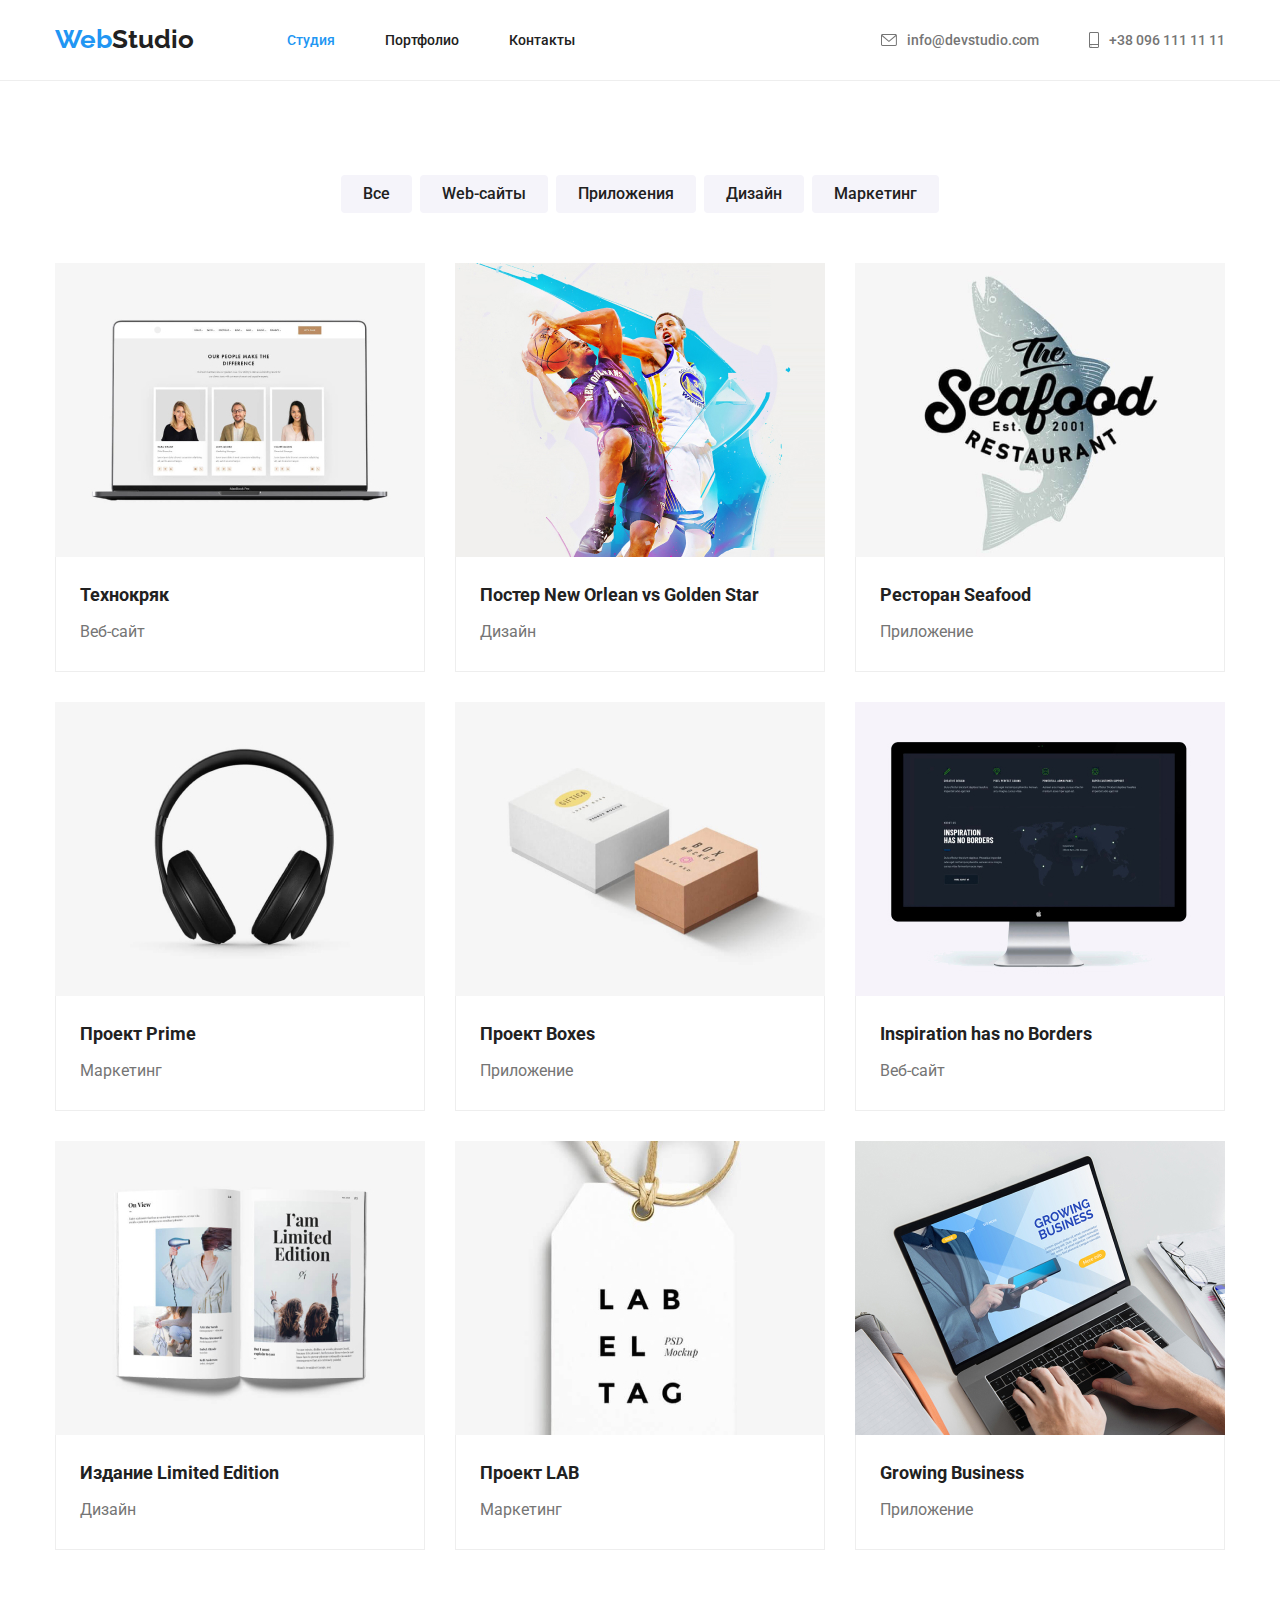
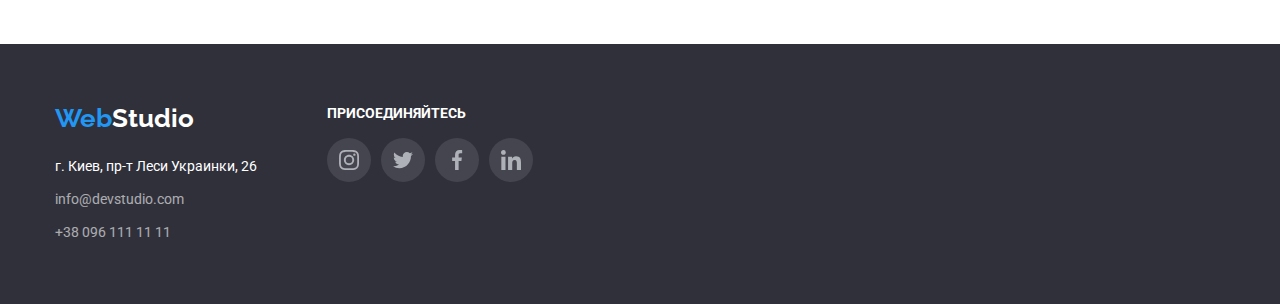
==== portfolio.html @ 605e5107 "dz4" ====
<!DOCTYPE html>
<html lang="ru">

<head>
    <title>goit-markup-hw-03</title>
    <meta charset="utf-8">
    <link rel="stylesheet" href="css/normalize.css">
    <link rel="stylesheet" href="css/portfolio.css">
    <meta name="viewport" content="width=device-width, initial-scale=1.0">
    <link rel="preconnect" href="https://fonts.googleapis.com">
    <link rel="preconnect" href="https://fonts.gstatic.com" crossorigin>
    <link href="https://fonts.googleapis.com/css2?family=Roboto:wght@300;400;500;700&display=swap" rel="stylesheet">
    <link rel="preconnect" href="https://fonts.googleapis.com">
    <link rel="preconnect" href="https://fonts.gstatic.com" crossorigin>
    <link href="https://fonts.googleapis.com/css2?family=Raleway:wght@700&display=swap" rel="stylesheet">
</head>

<body>
    <header>
        <div class="container header-page">
                    <a class="logo-link logo" href="/">Web<span class="logo-text">Studio</span></a>
                <nav>
                    <ul class="list">
                        <li><a class="list-link action" href="/">Студия</a></li>
                        <li><a class="list-link" href="portfolio.html">Портфолио</a></li>
                        <li><a class="list-link" href="">Контакты</a></li>
                    </ul>
                </nav>
                <ul class="header-link">
                    <li class="right-link"><svg class="icon-right"><use href="/images/icon/symbol-defs.svg#icon-envelope"></use></svg><a class="header-mail" href="mailto:info@devstudio.com">info@devstudio.com</a></li>
                    <li class="right-link"><svg class="icon-right icon-right-resize"><use href="/images/icon/symbol-defs.svg#icon-smartphone"></use></svg><a class="header-tel" href="tel:+380961111111">+38 096 111 11 11</a></li>
                </ul>
        </div>
    </header>
        <main>
                <section class="section">
                    <div class="container">
                            <h1 class="hidden_h1">Портфолио</h1> <!--hidden-->
                                <ul class="filter-list">
                                    <li><button type="button" class="filter-link  action-link bg" href="/">Все</button></li>
                                    <li><button type="button"  class="filter-link action-link" href="/">Web-сайты</button></li>
                                    <li><button type="button"  class="filter-link action-link" href="/">Приложения</button></li>
                                    <li><button type="button"  class="filter-link action-link" href="/">Дизайн</button></li>
                                    <li><button type="button"  class="filter-link action-link" href="/">Маркетинг</button></li>
                                </ul>
                        
                            <ul class="page-cards">
                                <li class="page-items">
                                    <a href="/">
                                    <img src="images/images1.jpg" width="370" alt="Вебсайт">
                                    <div class="page-topbox">
                                        <h2 class="page-title">Технокряк</h2>
                                        <p class="page-text">Веб-сайт</p>
                                    </div>
                                    </a>
                                </li>
                                <li class="page-items">
                                    <a href="/"><img src="images/images2.jpg" width="370" alt="Баскетболисты">
                                    <div class="page-topbox">
                                    <h2 class="page-title">Постер New Orlean vs Golden Star</h2>
                                    <p class="page-text">Дизайн</p>
                                    </div>
                                    </a>
                                </li>
                                <li class="page-items">
                                    <a href="/"><img src="images/images3.jpg" width="370" alt="Логотип">
                                    <div class="page-topbox">
                                    <h2 class="page-title">Ресторан Seafood</h2>
                                    <p class="page-text">Приложение</p>
                                    </div>
                                    </a>
                                </li>
                                <li class="page-items">
                                    <a href="/"><img src="images/images4.jpg" width="370" alt="Наушники">
                                    <div class="page-topbox">
                                    <h2 class="page-title">Проект Prime</h2>
                                    <p class="page-text">Маркетинг</p>
                                    </div>
                                    </a>
                                </li>
                                <li class="page-items">
                                    <a href="/"><img src="images/images5.jpg" width="370" alt="Части">
                                    <div class="page-topbox">
                                    <h2 class="page-title">Проект Boxes</h2>
                                    <p class="page-text">Приложение</p>
                                    </div>
                                    </a>
                                </li>
                                <li class="page-items">
                                    <a href="/"><img src="images/images6.jpg" width="370" alt="Монитор">
                                    <div class="page-topbox">
                                    <h2 class="page-title">Inspiration has no Borders</h2>
                                    <p class="page-text">Веб-сайт</p>
                                    </div>
                                    </a>
                                </li>
                                <li class="page-items">
                                    <a href="/"><img src="images/images7.jpg" width="370" alt="Журнал">
                                    <div class="page-topbox">
                                    <h2 class="page-title">Издание Limited Edition</h2>
                                    <p class="page-text">Дизайн</p>
                                    </div>
                                    </a>
                                </li>
                                <li class="page-items">
                                    <a href="/"><img src="images/images8.jpg" width="370" alt="Лейбл">
                                    <div class="page-topbox">
                                    <h2 class="page-title">Проект LAB</h2>
                                    <p class="page-text">Маркетинг</p>
                                    </div>
                                    </a>
                                </li>
                                <li class="page-items">
                                    <a href="/"><img src="images/images9.jpg" width="370" alt="Ноутбук">
                                    <div class="page-topbox">
                                    <h2 class="page-title">Growing Business</h2>
                                    <p class="page-text">Приложение</p>
                                    </div>
                                    </a>
                                </li>
                            </ul>
                        
                    </div>
                </section>
            
        </main>
        <footer>
            <div class="container flex">
                <div class="footer-logo">
                    <a class="logo-link reset-margin" href="/">Web<span class="ft-color">Studio</span></a>
                    <address class="address-footer">
                        <p>г. Киев, пр-т Леси Украинки, 26 </p>
                        <ul class="footer-link">
                            <li><a class="footer-mail" href="mailto:info@devstudio.com">info@devstudio.com</a></li>
                            <li><a class="footer-tel" href="tel:+380961111111">+38 096 111 11 11</a></li>
                        </ul>
                    </address>
                </div>
                <div class="footer-social">
                    <b class="social-block">присоединяйтесь</b>
                    <ul class="footer-icon">
                        <li><a class="teamicon-link" href="/"><svg class="icon-team"><use href="/images/icon/symbol-defs.svg#icon-instagram-2"></use></svg></a></li>
                        <li><a class="teamicon-link" href="/"><svg class="icon-team"><use href="/images/icon/symbol-defs.svg#icon-twitter-1"></use></svg></a></li>
                        <li><a class="teamicon-link" href="/"><svg class="icon-team"><use href="/images/icon/symbol-defs.svg#icon-facebook-1"></use></svg></a></li>
                        <li><a class="teamicon-link" href="/"><svg class="icon-team"><use href="/images/icon/symbol-defs.svg#icon-linkedin-1"></use></svg></a></li>
                    </ul>    
                </div>
            </div>
        </footer>
</body>
</html>
---- css/portfolio.css ----
/* Переменные */
:root{
    --ferst-color:#757575;
    --second-color:#212121; 
    --style-color:#2196F3;
    --font-ferst: 'Roboto', sans-serif;
    --footer-bg: #2F303A;
}
/* конец переменные */
body{
    font-family: var(--font-ferst);
    padding: 0;
    margin: 0;
}
*{
box-sizing: border-box;
}
ul{
    list-style: none;   
}
a{
    text-decoration: none;
}
.hidden_h1{
    display: none;
}
.container{
    max-width: 1200px;
    margin: 0 auto;
    padding-left: 15px;
    padding-right: 15px;
}
/* Дополнительные классы */

a.action{
    color:#2196F3;
}
a.bg {
    background: var(--style-color);
    color: #fff;
}
/* Открываю header */
header{
    border-bottom: 1px solid #EEEEEE;
}
.header-page{
    display: flex;
    align-items: center;
}

.logo-link{
    color: var(--style-color);
    font-size: 26px;
    font-weight: bold;
    text-decoration: none;
    margin-right: 93px;
    font-family: 'Raleway', sans-serif;
}
.logo-text{
    color: var( --second-color);
    font-weight: bold;
    font-family: 'Raleway', sans-serif;
}
.list-link {
    color: var(--second-color);
    font-size: 14px;
    font-weight: 500;
    padding-top: 32px;
    padding-bottom: 32px;
    display: block;
}
.list-link:hover{
    color: var(--style-color);
}

.header-link{
    display: flex;
    margin: 0;
    padding: 0;
    margin-left: auto;
}
.header-tel {
    display: block;
    color: var(--ferst-color);
    text-decoration: none;
    font-size: 14px;
    font-weight: 500;
    margin-right: 0px;
}
.header-link > li:first-child{
    margin-right: 50px;
    
}
.header-mail{
    display: block;
    color: var(--ferst-color);
    text-decoration: none;
    font-size: 14px;
    font-weight: 500;
}
.right-link{
    display: inline-flex;
    justify-content: center;
    align-items: center;
    cursor: pointer;
}
.right-link:hover .icon-right{
    fill: var(--style-color);
}
.icon-right{
    display: block;
    width: 16px;
    height: 12px;
    margin-right: 10px;
    fill: #757575;
}
.icon-right-resize{
    width: 10px;
    height: 16px;
}

/* .right-link::before
{
    content:"";
    width: 16px;
    height: 12px;
    background-position: center;
    background-size: contain;
    margin: 0px;
    padding-top: 2px;
    padding-bottom: 2px;
    margin-right: 10px;
    background-repeat: no-repeat;
} */
/* .icon-mail::before {
    background-image: url(../images/icon/envelope.svg);
    background-repeat: no-repeat;
}
.icon-sm::before {
    background-image: url(../images/icon/smartphone.svg);
    background-repeat: no-repeat;
} */

.header-mail:hover, .header-tel:hover{
    color: var(--style-color);
}
.list{
    display: flex;
    align-items: center;
    margin: 0px;
    padding: 0px;
}
.list > li{
    margin-right: 50px;
}
.list > li:last-child{
    margin-right: 0px;
}
/* Конец header */


/* Открываю main */
.section{
   padding-top: 94px;
   padding-bottom: 94px;
}
.filter-list{
    padding: 0;
    display: flex;
    margin: 0px;
    justify-content: center;
}
.filter-list > li {
    margin-right: 8px;
}
.filter-list > li:last-child{
    margin-right: 0px;
}
.filter-box{
    display: flex;
    justify-content: center;
}
.filter-box > h1 {
    display: none;
}
.filter-link{
    color:var(--second-color);
    font-size: 16px;
    line-height: 26px;
    font-weight: 500;
    text-align: center;
    display: inline-block;
    padding: 6px 22px 6px 22px;
    background: #F5F4FA;
    border-radius: 4px;
    border: none;
}
.action-link{
    background: ##F5F4FA;
}
.action-link:hover{
    color:#fff;
    background:var(--style-color);
    cursor:pointer;
}

.page-cards{
    margin: 0px;
    margin-top: 50px;
    display: flex;
    flex-wrap: wrap;
    padding: 0px;
}
.page-topbox{
    padding-top: 20px;
    padding-left: 24px;
    padding-right: 24px;
    padding-bottom: 24px;
    border-left: 1px solid #EEEEEE;
    border-bottom: 1px solid #EEEEEE;
    border-right: 1px solid #EEEEEE;
}
.page-items{
    width: calc((100% - 60px) / 3);
    margin-bottom: 30px;
    margin-right: 30px;
    transition: .3s;
}
.page-items:hover{
    transition: .3s;
    box-shadow: 0px 4px 4px 0px rgba(0, 0, 0, 0.25);
    
}
.page-items img {
    display: block;
}
.page-items:nth-child(3n){
    margin-right: 0px;
}
.page-items:nth-last-child(-n + 3){
    margin-bottom: 0px;
}
.page-title{
    margin: 0px;
    padding: 0px;
    color: var(--second-color);
    font-size: 18px;
    font-weight: bold;
    line-height: 36px;
    
}
.page-text{
    margin: 0px;
    color: var(--ferst-color);
    font-size: 16px;
    font-weight: 400;
    line-height: 30px;
    margin-top: 4px;
}
.filter > h1{
    display: none;
}

/* Закрываю main */

/* Открываю footer */
footer{
    background: var(--footer-bg);
    padding-top: 60px;
    padding-bottom: 60px;
}
.flex{
    display: flex;
}
.reset-margin{
    margin: 0;
}
.address-footer{
    font-size: 14px;
    font-weight: 400;
    color: #fff;
    line-height: 24px;
    margin-top: 20px;
}

.ft-color{
    color:#fff;
}
.address-footer p{
    font-style: normal;
    margin: 0px;
    font-size: 14px;
    font-weight: 400;
    color: #fff;
    line-height: 24px;
}
.address-footer  a {
    color: #fff;
    opacity: 60%;
    font-style: normal;
}
.footer-link{
    padding: 0;
    margin:0;
    display: inline-block;
    margin-bottom: 0;
    margin-top: 9px;
}
.footer-link > li:last-child{
    margin-top: 9px;
}

.footer-mail, .footer-tel{
    display: block;
    color: var(--ferst-color);
    text-decoration: none;
    font-size: 14px;
    font-weight: 400;
    line-height: 24px;;
}
.social-block{
    font-size: 14px;
    font-weight: 700;
    color:#fff;
    text-transform: uppercase;
    margin-bottom: 20px;
}
.footer-social{
    margin-left: 70px;
}

.footer-icon {
    display: flex;
    align-items: center;
    justify-content: center;
    margin: 0 auto;
    margin-top: 16px;
    padding: 0;
}
.footer-icon > li{
    display: inline-flex;
    align-items: center;
    justify-content: center;
    border-radius: 50%;
    width:44px;
    height: 44px;
    margin-right: 10px;
    background-color: rgba(255, 255, 255, 0.1);
}
.teamicon-link{
    padding: 0px;
    margin: 0px;
}
.footer-icon > li:hover .icon-team {
    fill: #EEEEEE
}
.footer-icon > li:hover{
    background-color: var(--style-color);
}
.icon-team{
    width: 20px;
    height: 20px;
    fill: #AFB1B8;
    display: block;
}
/* Закрываю footer */
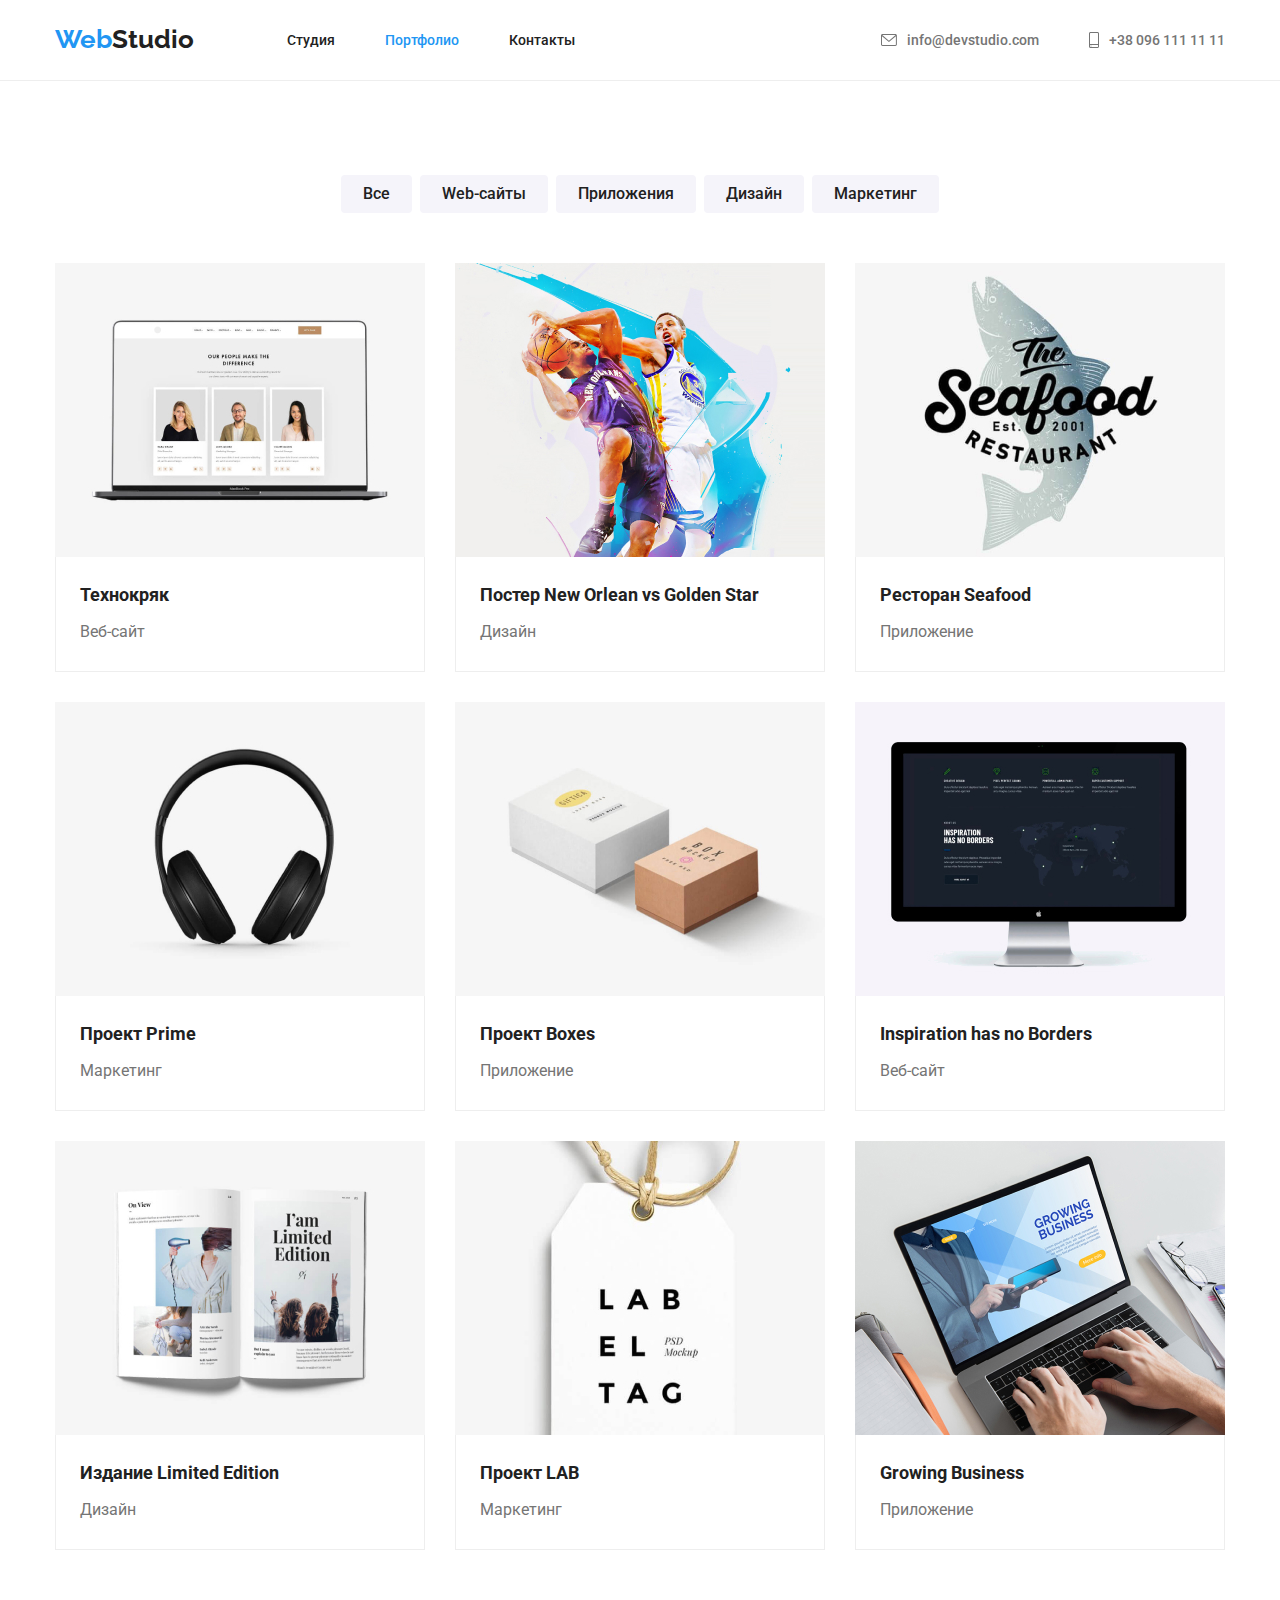
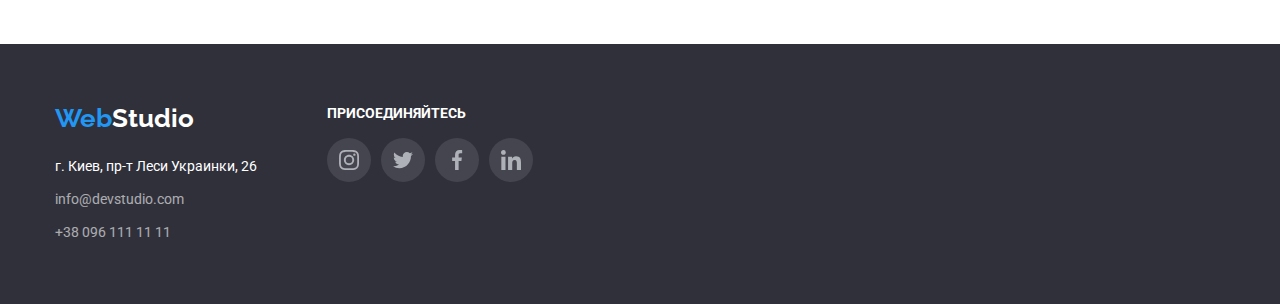
==== commit 676ac8e6: "dz(060921)" ====
--- a/portfolio.html
+++ b/portfolio.html
@@ -2,7 +2,7 @@
 <html lang="ru">
 
 <head>
-    <title>goit-markup-hw-03</title>
+    <title>goit-markup-hw-04</title>
     <meta charset="utf-8">
     <link rel="stylesheet" href="css/normalize.css">
     <link rel="stylesheet" href="css/portfolio.css">
@@ -21,14 +21,14 @@
                     <a class="logo-link logo" href="/">Web<span class="logo-text">Studio</span></a>
                 <nav>
                     <ul class="list">
-                        <li><a class="list-link action" href="/">Студия</a></li>
-                        <li><a class="list-link" href="portfolio.html">Портфолио</a></li>
+                        <li><a class="list-link" href="/">Студия</a></li>
+                        <li><a class="list-link action" href="portfolio.html">Портфолио</a></li>
                         <li><a class="list-link" href="">Контакты</a></li>
                     </ul>
                 </nav>
                 <ul class="header-link">
-                    <li class="right-link"><svg class="icon-right"><use href="/images/icon/symbol-defs.svg#icon-envelope"></use></svg><a class="header-mail" href="mailto:info@devstudio.com">info@devstudio.com</a></li>
-                    <li class="right-link"><svg class="icon-right icon-right-resize"><use href="/images/icon/symbol-defs.svg#icon-smartphone"></use></svg><a class="header-tel" href="tel:+380961111111">+38 096 111 11 11</a></li>
+                    <li class="right-link"><svg class="icon-right"><use href="./images/icon/symbol-defs.svg#icon-envelope"></use></svg><a class="header-mail" href="mailto:info@devstudio.com">info@devstudio.com</a></li>
+                    <li class="right-link"><svg class="icon-right icon-right-resize"><use href="./images/icon/symbol-defs.svg#icon-smartphone"></use></svg><a class="header-tel" href="tel:+380961111111">+38 096 111 11 11</a></li>
                 </ul>
         </div>
     </header>
@@ -46,7 +46,7 @@
                         
                             <ul class="page-cards">
                                 <li class="page-items">
-                                    <a href="/">
+                                    <a class="pageitems-link" href="/">
                                     <img src="images/images1.jpg" width="370" alt="Вебсайт">
                                     <div class="page-topbox">
                                         <h2 class="page-title">Технокряк</h2>
@@ -55,7 +55,7 @@
                                     </a>
                                 </li>
                                 <li class="page-items">
-                                    <a href="/"><img src="images/images2.jpg" width="370" alt="Баскетболисты">
+                                    <a class="pageitems-link" href="/"><img src="images/images2.jpg" width="370" alt="Баскетболисты">
                                     <div class="page-topbox">
                                     <h2 class="page-title">Постер New Orlean vs Golden Star</h2>
                                     <p class="page-text">Дизайн</p>
@@ -63,7 +63,7 @@
                                     </a>
                                 </li>
                                 <li class="page-items">
-                                    <a href="/"><img src="images/images3.jpg" width="370" alt="Логотип">
+                                    <a class="pageitems-link" href="/"><img src="images/images3.jpg" width="370" alt="Логотип">
                                     <div class="page-topbox">
                                     <h2 class="page-title">Ресторан Seafood</h2>
                                     <p class="page-text">Приложение</p>
@@ -71,7 +71,7 @@
                                     </a>
                                 </li>
                                 <li class="page-items">
-                                    <a href="/"><img src="images/images4.jpg" width="370" alt="Наушники">
+                                    <a class="pageitems-link" href="/"><img src="images/images4.jpg" width="370" alt="Наушники">
                                     <div class="page-topbox">
                                     <h2 class="page-title">Проект Prime</h2>
                                     <p class="page-text">Маркетинг</p>
@@ -79,7 +79,7 @@
                                     </a>
                                 </li>
                                 <li class="page-items">
-                                    <a href="/"><img src="images/images5.jpg" width="370" alt="Части">
+                                    <a class="pageitems-link" href="/"><img src="images/images5.jpg" width="370" alt="Части">
                                     <div class="page-topbox">
                                     <h2 class="page-title">Проект Boxes</h2>
                                     <p class="page-text">Приложение</p>
@@ -87,7 +87,7 @@
                                     </a>
                                 </li>
                                 <li class="page-items">
-                                    <a href="/"><img src="images/images6.jpg" width="370" alt="Монитор">
+                                    <a class="pageitems-link" href="/"><img src="images/images6.jpg" width="370" alt="Монитор">
                                     <div class="page-topbox">
                                     <h2 class="page-title">Inspiration has no Borders</h2>
                                     <p class="page-text">Веб-сайт</p>
@@ -95,7 +95,7 @@
                                     </a>
                                 </li>
                                 <li class="page-items">
-                                    <a href="/"><img src="images/images7.jpg" width="370" alt="Журнал">
+                                    <a class="pageitems-link" href="/"><img src="images/images7.jpg" width="370" alt="Журнал">
                                     <div class="page-topbox">
                                     <h2 class="page-title">Издание Limited Edition</h2>
                                     <p class="page-text">Дизайн</p>
@@ -103,7 +103,7 @@
                                     </a>
                                 </li>
                                 <li class="page-items">
-                                    <a href="/"><img src="images/images8.jpg" width="370" alt="Лейбл">
+                                    <a class="pageitems-link" href="/"><img src="images/images8.jpg" width="370" alt="Лейбл">
                                     <div class="page-topbox">
                                     <h2 class="page-title">Проект LAB</h2>
                                     <p class="page-text">Маркетинг</p>
@@ -111,7 +111,7 @@
                                     </a>
                                 </li>
                                 <li class="page-items">
-                                    <a href="/"><img src="images/images9.jpg" width="370" alt="Ноутбук">
+                                    <a class="pageitems-link" href="/"><img src="images/images9.jpg" width="370" alt="Ноутбук">
                                     <div class="page-topbox">
                                     <h2 class="page-title">Growing Business</h2>
                                     <p class="page-text">Приложение</p>
@@ -139,10 +139,10 @@
                 <div class="footer-social">
                     <b class="social-block">присоединяйтесь</b>
                     <ul class="footer-icon">
-                        <li><a class="teamicon-link" href="/"><svg class="icon-team"><use href="/images/icon/symbol-defs.svg#icon-instagram-2"></use></svg></a></li>
-                        <li><a class="teamicon-link" href="/"><svg class="icon-team"><use href="/images/icon/symbol-defs.svg#icon-twitter-1"></use></svg></a></li>
-                        <li><a class="teamicon-link" href="/"><svg class="icon-team"><use href="/images/icon/symbol-defs.svg#icon-facebook-1"></use></svg></a></li>
-                        <li><a class="teamicon-link" href="/"><svg class="icon-team"><use href="/images/icon/symbol-defs.svg#icon-linkedin-1"></use></svg></a></li>
+                        <li><a class="teamicon-link" href="/"><svg class="icon-team"><use href="./images/icon/symbol-defs.svg#icon-instagram-2"></use></svg></a></li>
+                        <li><a class="teamicon-link" href="/"><svg class="icon-team"><use href="./images/icon/symbol-defs.svg#icon-twitter-1"></use></svg></a></li>
+                        <li><a class="teamicon-link" href="/"><svg class="icon-team"><use href="./images/icon/symbol-defs.svg#icon-facebook-1"></use></svg></a></li>
+                        <li><a class="teamicon-link" href="/"><svg class="icon-team"><use href="./images/icon/symbol-defs.svg#icon-linkedin-1"></use></svg></a></li>
                     </ul>    
                 </div>
             </div>
--- a/css/portfolio.css
+++ b/css/portfolio.css
@@ -202,6 +202,7 @@
     color:#fff;
     background:var(--style-color);
     cursor:pointer;
+    box-shadow: 0px 3px 1px rgba(0, 0, 0, 0.1), 0px 1px 2px rgba(0, 0, 0, 0.08), 0px 2px 2px rgba(0, 0, 0, 0.12);
 }
 
 .page-cards{
@@ -226,10 +227,14 @@
     margin-right: 30px;
     transition: .3s;
 }
-.page-items:hover{
+.pageitems-link{
+    width: 100%;
+    height: 100%;
+    display: block;
+}
+.pageitems-link:hover, pageitems-link:focus {
+    box-shadow: 0px 4px 4px 0px rgba(0, 0, 0, 0.25);
     transition: .3s;
-    box-shadow: 0px 4px 4px 0px rgba(0, 0, 0, 0.25);
-    
 }
 .page-items img {
     display: block;
